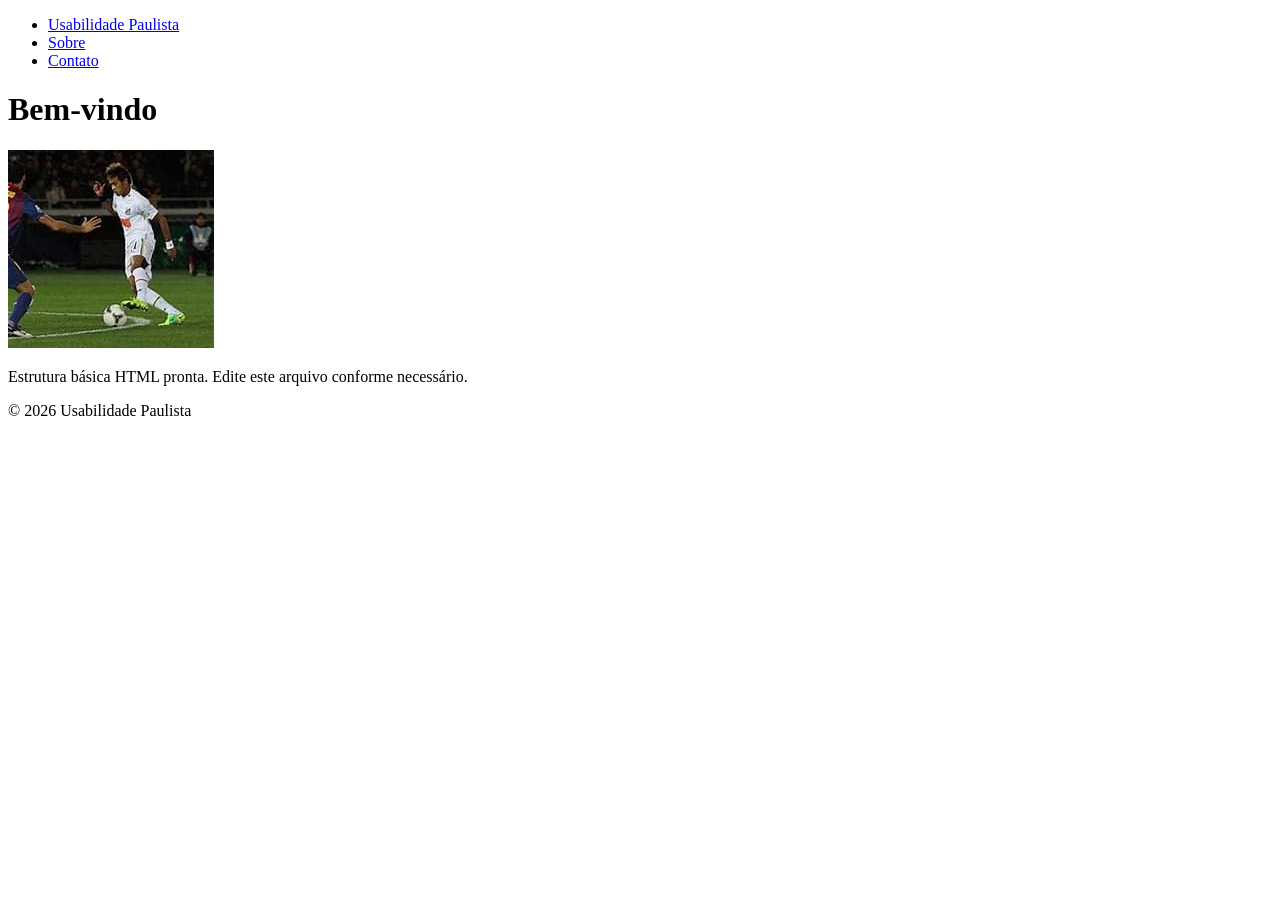
==== index.html @ 2313f8d5 "fix :fire: add img" ====
<!doctype html>
<html lang="pt-BR">
<head>
    <meta charset="utf-8" />
    <meta name="viewport" content="width=device-width,initial-scale=1" />
    <meta name="description" content="Página inicial — projeto usabilidade-paulista" />
</head>
<body>
    <header>
        <ul>
            <li><a href="http://google.com" class="logo">Usabilidade Paulista</a></li>
            <li><a href="/sobre">Sobre</a></li>
            <li><a href="/contato">Contato</a></li>
        </ul></nav>
    </header>

    <main>
        <h1>Bem-vindo</h1>
        <img src="img.jpg" alt="neymar">
        <p>Estrutura básica HTML pronta. Edite este arquivo conforme necessário.</p>
        <!-- Conteúdo principal aqui -->

    </main>

    <footer>
        <p>&copy; <span id="year"></span> Usabilidade Paulista</p>
    </footer>

    <!-- Scripts (create script.js in the same folder) -->
    <script>
        // Atualiza o ano no rodapé
        document.getElementById('year').textContent = new Date().getFullYear();
    </script>
    <!-- <script src="script.js"></script> -->
</body>
</html>
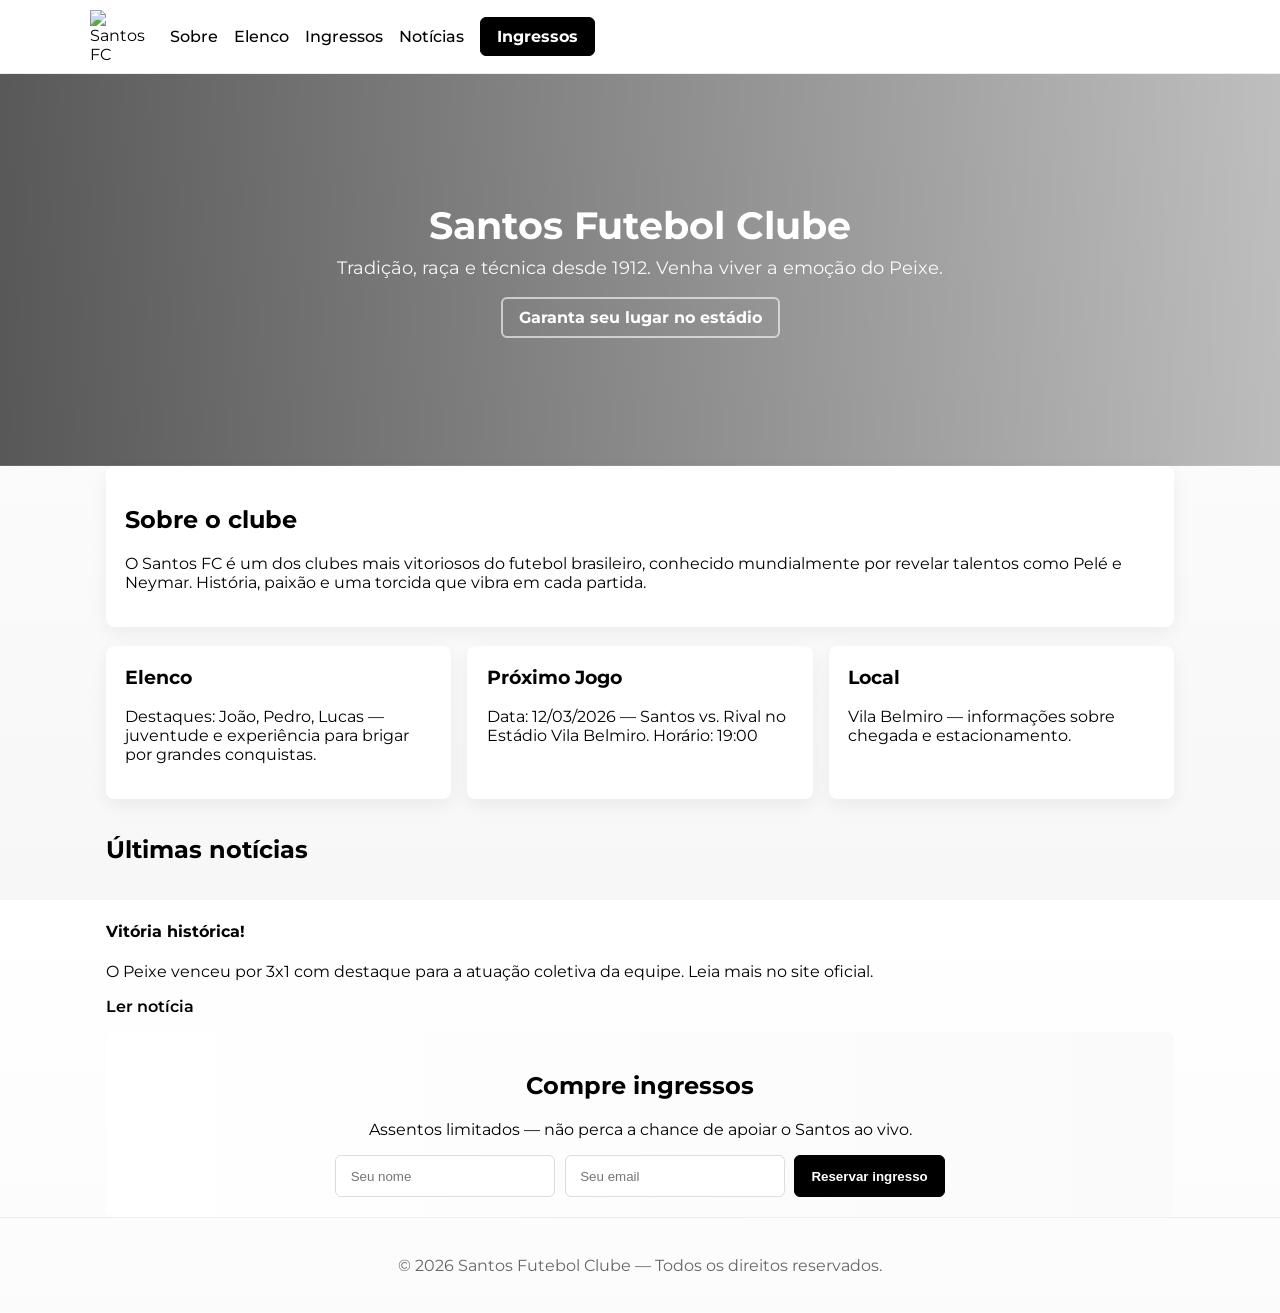
==== commit fee2e222: "santos" ====
--- a/index.html
+++ b/index.html
@@ -1,36 +1,86 @@
-<!doctype html>
+<!DOCTYPE html>
 <html lang="pt-BR">
 <head>
-    <meta charset="utf-8" />
-    <meta name="viewport" content="width=device-width,initial-scale=1" />
-    <meta name="description" content="Página inicial — projeto usabilidade-paulista" />
+    <meta charset="utf-8">
+    <meta name="viewport" content="width=device-width, initial-scale=1">
+    <title>Santos FC — Landing Page</title>
+    <link rel="stylesheet" href="style.css">
+    <link rel="preconnect" href="https://fonts.googleapis.com">
+    <link href="https://fonts.googleapis.com/css2?family=Montserrat:wght@300;500;700&display=swap" rel="stylesheet">
 </head>
 <body>
-    <header>
-        <ul>
-            <li><a href="http://google.com" class="logo">Usabilidade Paulista</a></li>
-            <li><a href="/sobre">Sobre</a></li>
-            <li><a href="/contato">Contato</a></li>
-        </ul></nav>
+    <header class="site-header">
+        <div class="container header-inner">
+            <img src="https://upload.wikimedia.org/wikipedia/commons/7/77/Santos_FC_Logo.svg" alt="Santos FC" class="logo">
+            <nav>
+                <ul class="nav">
+                    <li><a href="#sobre">Sobre</a></li>
+                    <li><a href="#elenco">Elenco</a></li>
+                    <li><a href="#ingressos">Ingressos</a></li>
+                    <li><a href="#noticias">Notícias</a></li>
+                </ul>
+            </nav>
+            <a href="#ingressos" class="btn btn-primary">Ingressos</a>
+        </div>
     </header>
 
-    <main>
-        <h1>Bem-vindo</h1>
-        <img src="img.jpg" alt="neymar">
-        <p>Estrutura básica HTML pronta. Edite este arquivo conforme necessário.</p>
-        <!-- Conteúdo principal aqui -->
+    <section class="hero">
+        <div class="container hero-content">
+            <h1>Santos Futebol Clube</h1>
+            <p class="lead">Tradição, raça e técnica desde 1912. Venha viver a emoção do Peixe.</p>
+            <a href="#ingressos" class="btn btn-cta">Garanta seu lugar no estádio</a>
+        </div>
+    </section>
 
+    <main class="container">
+        <section id="sobre" class="card">
+            <h2>Sobre o clube</h2>
+            <p>O Santos FC é um dos clubes mais vitoriosos do futebol brasileiro, conhecido mundialmente por revelar talentos como Pelé e Neymar. História, paixão e uma torcida que vibra em cada partida.</p>
+        </section>
+
+        <section id="elenco" class="cards">
+            <div class="card">
+                <h3>Elenco</h3>
+                <p>Destaques: João, Pedro, Lucas — juventude e experiência para brigar por grandes conquistas.</p>
+            </div>
+            <div class="card">
+                <h3>Próximo Jogo</h3>
+                <p>Data: 12/03/2026 — Santos vs. Rival no Estádio Vila Belmiro. Horário: 19:00</p>
+            </div>
+            <div class="card">
+                <h3>Local</h3>
+                <p>Vila Belmiro — informações sobre chegada e estacionamento.</p>
+            </div>
+        </section>
+
+        <section id="noticias" class="news">
+            <h2>Últimas notícias</h2>
+            <article class="news-item">
+                <h4>Vitória histórica!</h4>
+                <p>O Peixe venceu por 3x1 com destaque para a atuação coletiva da equipe. Leia mais no site oficial.</p>
+                <a href="#" class="read-more">Ler notícia</a>
+            </article>
+        </section>
+
+        <section id="ingressos" class="signup">
+            <h2>Compre ingressos</h2>
+            <p>Assentos limitados — não perca a chance de apoiar o Santos ao vivo.</p>
+            <form class="form" onsubmit="event.preventDefault(); alert('Obrigado! Ingresso reservado.');">
+                <input type="text" placeholder="Seu nome" required>
+                <input type="email" placeholder="Seu email" required>
+                <button class="btn btn-primary" type="submit">Reservar ingresso</button>
+            </form>
+        </section>
     </main>
 
-    <footer>
-        <p>&copy; <span id="year"></span> Usabilidade Paulista</p>
+    <footer class="site-footer">
+        <div class="container">
+            <p>© <span id="year"></span> Santos Futebol Clube — Todos os direitos reservados.</p>
+        </div>
     </footer>
 
-    <!-- Scripts (create script.js in the same folder) -->
     <script>
-        // Atualiza o ano no rodapé
         document.getElementById('year').textContent = new Date().getFullYear();
     </script>
-    <!-- <script src="script.js"></script> -->
 </body>
 </html>
--- a/style.css
+++ b/style.css
@@ -0,0 +1,64 @@
+:root{
+	--black:#000;
+	--white:#fff;
+	--accent:#f5f5f5;
+	--cta:#000;
+	--muted:#666;
+	--container-width:1100px;
+}
+
+*{box-sizing:border-box}
+html,body{height:100%}
+body{
+	margin:0;
+	font-family: 'Montserrat', Arial, Helvetica, sans-serif;
+	color:var(--black);
+	background:linear-gradient(180deg,#fff 0%, #f7f7f7 100%);
+	-webkit-font-smoothing:antialiased;
+}
+
+.container{max-width:var(--container-width);margin:0 auto;padding:0 1rem}
+
+.site-header{background:var(--white);border-bottom:1px solid #eee;position:sticky;top:0;z-index:40}
+.header-inner{display:flex;align-items:center;gap:1rem;padding:0.6rem 0}
+.logo{width:64px;height:auto}
+.nav{display:flex;gap:1rem;align-items:center;margin:0;padding:0;list-style:none}
+.nav a{color:var(--black);text-decoration:none;font-weight:500}
+.btn{display:inline-block;padding:0.55rem 1rem;border-radius:6px;text-decoration:none;border:1px solid transparent;cursor:pointer;font-weight:700}
+.btn-primary{background:var(--black);color:var(--white);border-color:var(--black)}
+.btn-cta{background:transparent;color:var(--white);border:2px solid rgba(255,255,255,0.6);}
+
+.hero{background-image:linear-gradient(90deg, rgba(0,0,0,0.65), rgba(0,0,0,0.25)), url('https://images.unsplash.com/photo-1517927033932-b7d57b0b0b12?auto=format&fit=crop&w=1950&q=60');background-size:cover;background-position:center;color:var(--white);padding:5rem 0}
+.hero-content{text-align:center;padding:3rem 1rem}
+.hero h1{font-size:2.4rem;margin:0 0 .5rem}
+.lead{font-size:1.1rem;max-width:700px;margin:0 auto 1.2rem;color:rgba(255,255,255,0.95)}
+
+main{padding:2.5rem 0}
+.card{background:var(--white);padding:1.2rem;border-radius:8px;box-shadow:0 6px 18px rgba(0,0,0,0.06);margin-bottom:1rem}
+.cards{display:grid;grid-template-columns:repeat(3,1fr);gap:1rem;margin:1.2rem 0}
+.card h3{margin-top:0}
+
+.news-item{padding:1rem 0;border-bottom:1px solid #eee}
+.news-item:last-child{border-bottom:none}
+.read-more{color:var(--black);text-decoration:none;font-weight:600}
+
+.signup{background:linear-gradient(90deg,#fff 0,#fafafa 100%);padding:1.2rem;border-radius:8px;text-align:center}
+.form{display:flex;flex-wrap:wrap;gap:.6rem;justify-content:center;margin-top:1rem}
+.form input{padding:.8rem .9rem;border-radius:6px;border:1px solid #ddd;min-width:220px}
+
+.site-footer{padding:1.4rem 0;text-align:center;color:var(--muted);border-top:1px solid #eee}
+
+@media (max-width:900px){
+	.cards{grid-template-columns:repeat(2,1fr)}
+	.hero h1{font-size:2rem}
+}
+@media (max-width:600px){
+	.header-inner{flex-wrap:wrap;justify-content:space-between}
+	.nav{display:none}
+	.cards{grid-template-columns:1fr}
+	.hero{padding:3rem 0}
+}
+
+/* small utility */
+.muted{color:var(--muted)}
+
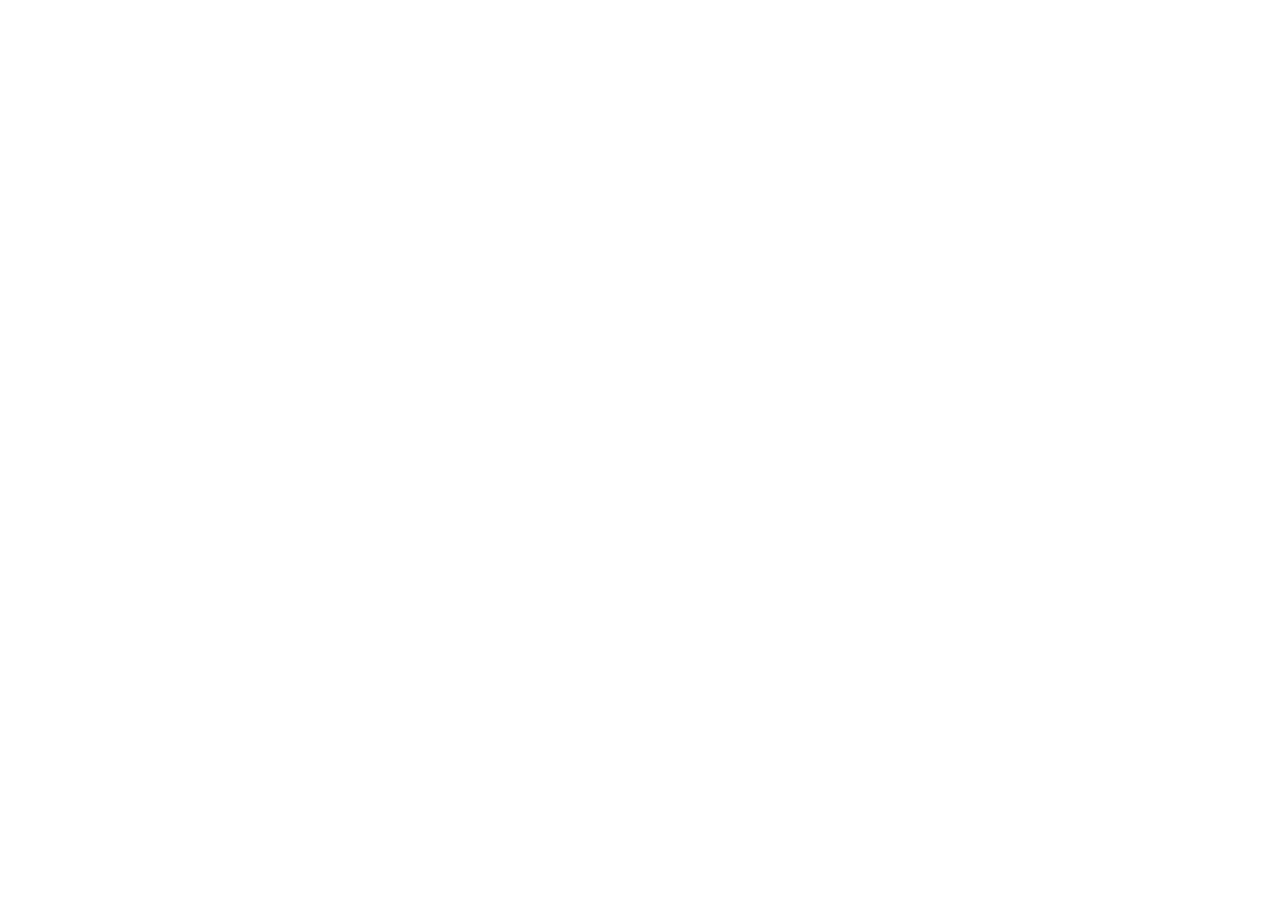
==== commit 2b16288b: "react em cdn" ====
--- a/index.html
+++ b/index.html
@@ -1,86 +1,21 @@
 <!DOCTYPE html>
-<html lang="pt-BR">
+<html lang="en">
 <head>
-    <meta charset="utf-8">
-    <meta name="viewport" content="width=device-width, initial-scale=1">
-    <title>Santos FC — Landing Page</title>
-    <link rel="stylesheet" href="style.css">
-    <link rel="preconnect" href="https://fonts.googleapis.com">
-    <link href="https://fonts.googleapis.com/css2?family=Montserrat:wght@300;500;700&display=swap" rel="stylesheet">
+    <meta charset="UTF-8">
+    <meta name="viewport" content="width=device-width, initial-scale=1.0">
+    <title>Document</title>
 </head>
 <body>
-    <header class="site-header">
-        <div class="container header-inner">
-            <img src="https://upload.wikimedia.org/wikipedia/commons/7/77/Santos_FC_Logo.svg" alt="Santos FC" class="logo">
-            <nav>
-                <ul class="nav">
-                    <li><a href="#sobre">Sobre</a></li>
-                    <li><a href="#elenco">Elenco</a></li>
-                    <li><a href="#ingressos">Ingressos</a></li>
-                    <li><a href="#noticias">Notícias</a></li>
-                </ul>
-            </nav>
-            <a href="#ingressos" class="btn btn-primary">Ingressos</a>
-        </div>
-    </header>
+    <div id="root">
+    <script src="https://unpkg.com/react@18/umd/react.development.js"></script>
+    <script src="https://unpkg.com/react-dom@18/umd/react-dom.development.js"></script>
+    <script src="https://unpkg.com/@babel/standalone/babel.min.js"></script>
+    </div>
 
-    <section class="hero">
-        <div class="container hero-content">
-            <h1>Santos Futebol Clube</h1>
-            <p class="lead">Tradição, raça e técnica desde 1912. Venha viver a emoção do Peixe.</p>
-            <a href="#ingressos" class="btn btn-cta">Garanta seu lugar no estádio</a>
-        </div>
-    </section>
-
-    <main class="container">
-        <section id="sobre" class="card">
-            <h2>Sobre o clube</h2>
-            <p>O Santos FC é um dos clubes mais vitoriosos do futebol brasileiro, conhecido mundialmente por revelar talentos como Pelé e Neymar. História, paixão e uma torcida que vibra em cada partida.</p>
-        </section>
-
-        <section id="elenco" class="cards">
-            <div class="card">
-                <h3>Elenco</h3>
-                <p>Destaques: João, Pedro, Lucas — juventude e experiência para brigar por grandes conquistas.</p>
-            </div>
-            <div class="card">
-                <h3>Próximo Jogo</h3>
-                <p>Data: 12/03/2026 — Santos vs. Rival no Estádio Vila Belmiro. Horário: 19:00</p>
-            </div>
-            <div class="card">
-                <h3>Local</h3>
-                <p>Vila Belmiro — informações sobre chegada e estacionamento.</p>
-            </div>
-        </section>
-
-        <section id="noticias" class="news">
-            <h2>Últimas notícias</h2>
-            <article class="news-item">
-                <h4>Vitória histórica!</h4>
-                <p>O Peixe venceu por 3x1 com destaque para a atuação coletiva da equipe. Leia mais no site oficial.</p>
-                <a href="#" class="read-more">Ler notícia</a>
-            </article>
-        </section>
-
-        <section id="ingressos" class="signup">
-            <h2>Compre ingressos</h2>
-            <p>Assentos limitados — não perca a chance de apoiar o Santos ao vivo.</p>
-            <form class="form" onsubmit="event.preventDefault(); alert('Obrigado! Ingresso reservado.');">
-                <input type="text" placeholder="Seu nome" required>
-                <input type="email" placeholder="Seu email" required>
-                <button class="btn btn-primary" type="submit">Reservar ingresso</button>
-            </form>
-        </section>
-    </main>
-
-    <footer class="site-footer">
-        <div class="container">
-            <p>© <span id="year"></span> Santos Futebol Clube — Todos os direitos reservados.</p>
-        </div>
-    </footer>
-
-    <script>
-        document.getElementById('year').textContent = new Date().getFullYear();
+    <script type="text/babel">
+        ReactDOM.createRoot(document.getElementById('root')).render(
+            <h1>Hello, world!</h1>
+        );
     </script>
 </body>
 </html>
